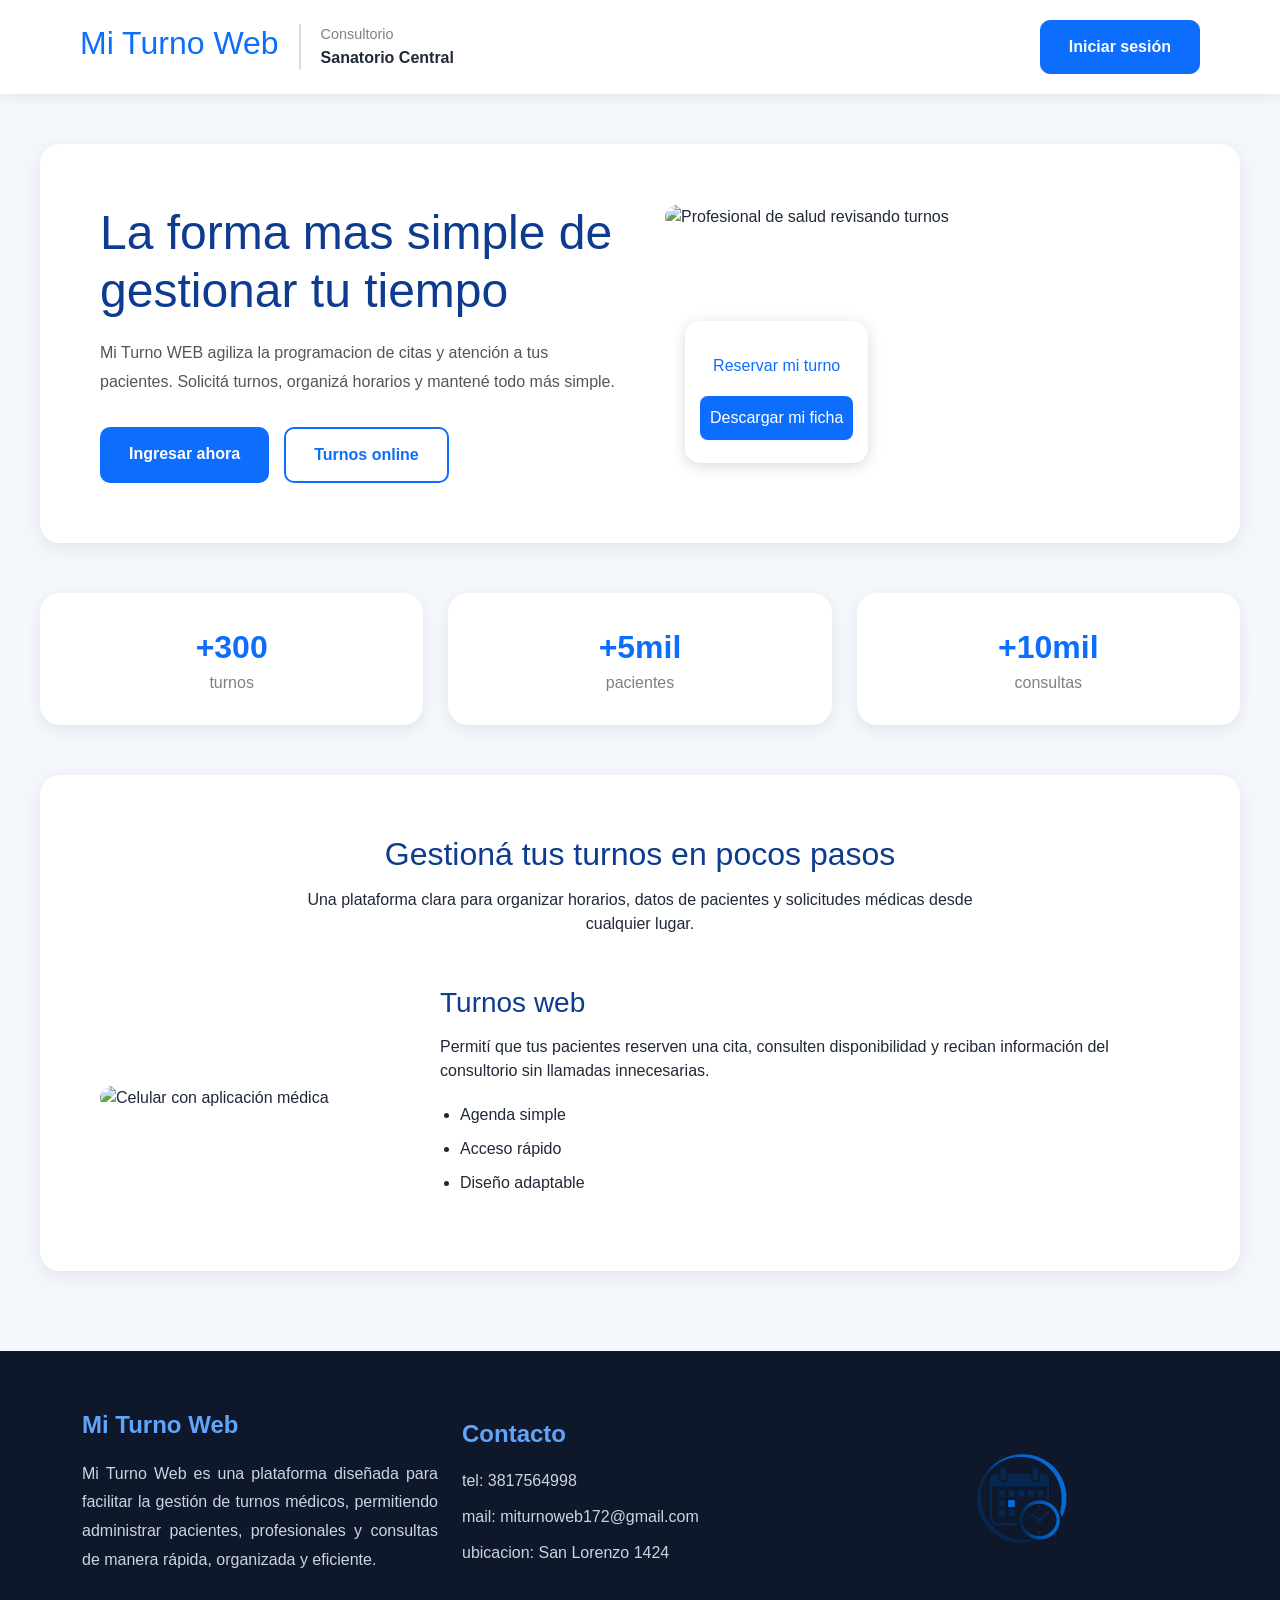
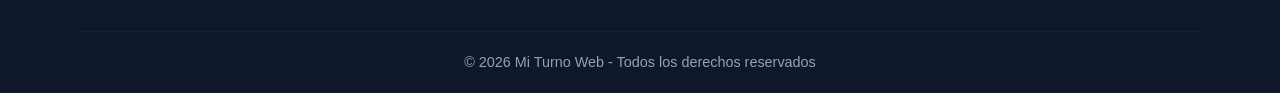
==== Index.html @ 08171652 "Se agrego el modal y se vinculo con el boton" ====
<!doctype html>
<html lang="en">
  <head>
    <meta charset="UTF-8" />
    <meta name="viewport" content="width=device-width, initial-scale=1.0" />
    <link
      href="https://cdn.jsdelivr.net/npm/bootstrap@5.3.8/dist/css/bootstrap.min.css"
      rel="stylesheet"
      integrity="sha384-sRIl4kxILFvY47J16cr9ZwB07vP4J8+LH7qKQnuqkuIAvNWLzeN8tE5YBujZqJLB"
      crossorigin="anonymous"
    />
    <link rel="stylesheet" href="./style/Style.css" />
    <title>Sistema de turnos</title>
  </head>
  <body>
    <header class="header">
      <div class="brand">
        <h1>Mi Turno Web</h1>

        <div class="consultorio">
          <span>Consultorio</span>
          <strong>Sanatorio Central</strong>
        </div>
      </div>

      <button
        class="btn btn-primary"
        data-bs-toggle="modal"
        data-bs-target="#Modal"
      >
        Iniciar sesión
      </button>
    </header>

    <main>
      <section class="hero">
        <div class="hero-text">
          <h2>La forma mas simple de gestionar tu tiempo</h2>
          <p>
            Mi Turno WEB agiliza la programacion de citas y atención a tus
            pacientes. Solicitá turnos, organizá horarios y mantené todo más
            simple.
          </p>

          <div class="actions">
            <a class="btn primary" href="#">Ingresar ahora</a>
            <a class="btn secondary" href="#">Turnos online</a>
          </div>
        </div>

        <div class="hero-image">
          <img
            src="https://images.unsplash.com/photo-1584515933487-779824d29309?auto=format&fit=crop&w=800&q=80"
            alt="Profesional de salud revisando turnos"
          />
          <div class="floating-box">
            <a href="#">Reservar mi turno</a>
            <a class="box-primary" href="#">Descargar mi ficha</a>
          </div>
        </div>
      </section>

      <section class="stats">
        <div>
          <strong>+300</strong>
          <span>turnos</span>
        </div>
        <div>
          <strong>+5mil</strong>
          <span>pacientes</span>
        </div>
        <div>
          <strong>+10mil</strong>
          <span>consultas</span>
        </div>
      </section>

      <section class="info">
        <h2>Gestioná tus turnos en pocos pasos</h2>
        <p>
          Una plataforma clara para organizar horarios, datos de pacientes y
          solicitudes médicas desde cualquier lugar.
        </p>

        <div class="info-content">
          <img
            src="https://images.unsplash.com/photo-1576091160550-2173dba999ef?auto=format&fit=crop&w=500&q=80"
            alt="Celular con aplicación médica"
          />

          <div>
            <h3>Turnos web</h3>
            <p>
              Permití que tus pacientes reserven una cita, consulten
              disponibilidad y reciban información del consultorio sin llamadas
              innecesarias.
            </p>
            <ul>
              <li>Agenda simple</li>
              <li>Acceso rápido</li>
              <li>Diseño adaptable</li>
            </ul>
          </div>
        </div>
      </section>
    </main>
    <footer>
      <footer class="footer-custom">
        <div class="container">
          <div class="row align-items-center gy-4">
            <div class="col-lg-4 col-md-6">
              <h4 class="footer-titulo">Mi Turno Web</h4>
              <p class="footer-texto">
                Mi Turno Web es una plataforma diseñada para facilitar la
                gestión de turnos médicos, permitiendo administrar pacientes,
                profesionales y consultas de manera rápida, organizada y
                eficiente.
              </p>
            </div>

            <div class="col-lg-4 col-md-6">
              <h4 class="footer-titulo">Contacto</h4>

              <ul class="list-unstyled lista-footer">
                <li>tel: 3817564998</li>
                <li>mail: miturnoweb172@gmail.com</li>
                <li>ubicacion: San Lorenzo 1424</li>
              </ul>
            </div>

            <div class="col-lg-4 text-center">
              <img
                src="./img/ChatGPT Image 28 may 2026, 16_40_15.png"
                alt="Logo"
                class="footer-logo"
              />
            </div>
          </div>

          <hr class="footer-linea" />

          <div class="text-center footer-derechos">
            © 2026 Mi Turno Web - Todos los derechos reservados
          </div>
        </div>
      </footer>
    </footer>

    <!-- modal-->
    <div
      class="modal fade"
      id="Modal"
      tabindex="-1"
      aria-labelledby="ModalLabel"
      aria-hidden="true"
    >
      <div class="modal-dialog modal-dialog-centered">
        <div class="modal-content">
          <div class="modal-header">
            <h5 class="modal-title" id="ModalLabel">Iniciar Sesión</h5>

            <button
              type="button"
              class="btn-close"
              data-bs-dismiss="modal"
              aria-label="Close"
            ></button>
          </div>

          <div class="modal-body">
            <form>
              <div class="mb-3">
                <label for="usuario" class="form-label"> Usuario </label>

                <input
                  type="text"
                  class="form-control"
                  id="usuario"
                  required
                  minlength="4"
                  maxlength="16"
                />
              </div>

              <div class="mb-3">
                <label for="contraseña" class="form-label"> Contraseña </label>

                <input
                  type="password"
                  class="form-control"
                  id="contraseña"
                  required
                  minlength="3"
                  maxlength="14"
                />
              </div>

              <button type="button" class="btn btn-primary" id="btnEnviar">
                Enviar
              </button>
            </form>
          </div>

          <div class="modal-footer">
            <button
              type="button"
              class="btn btn-secondary"
              data-bs-dismiss="modal"
            >
              Cerrar
            </button>
          </div>
        </div>
      </div>
    </div>
    <script
      src="https://cdn.jsdelivr.net/npm/bootstrap@5.3.8/dist/js/bootstrap.bundle.min.js"
      integrity="sha384-FKyoEForCGlyvwx9Hj09JcYn3nv7wiPVlz7YYwJrWVcXK/BmnVDxM+D2scQbITxI"
      crossorigin="anonymous"
    ></script>
    <script src="https://cdn.jsdelivr.net/npm/axios/dist/axios.min.js"></script>

    <!-- hacer primero npm install -g json-server, despues npx json-server json/nombredeladb.json  -->
  </body>
</html>
---- style/Style.css ----
* {
  margin: 0;
  padding: 0;
  box-sizing: border-box;
}

body {
  font-family: "Segoe UI", sans-serif;
  background: #f4f7fb;
  color: #1f2937;
}

a {
  text-decoration: none;
}

.header {
  background: white;
  padding: 20px 80px;
  display: flex;
  justify-content: space-between;
  align-items: center;
  box-shadow: 0 2px 15px rgba(0, 0, 0, 0.08);
}

.brand {
  display: flex;
  align-items: center;
  gap: 20px;
}

.brand h1 {
  color: #0d6efd;
  font-size: 2rem;
}

.consultorio {
  border-left: 2px solid #ddd;
  padding-left: 20px;
}

.consultorio span {
  display: block;
  color: gray;
  font-size: 0.9rem;
}

.consultorio strong {
  font-size: 1rem;
}

.login {
  background: #0d6efd;
  color: white;
  padding: 12px 24px;
  border-radius: 10px;
  transition: 0.3s;
}

.login:hover {
  background: #0b5ed7;
}

.hero {
  max-width: 1200px;
  margin: 50px auto;
  padding: 60px;
  background: white;
  border-radius: 20px;
  display: grid;
  grid-template-columns: 1fr 1fr;
  gap: 50px;
  box-shadow: 0 5px 20px rgba(0, 0, 0, 0.08);
}

.hero-text h2 {
  font-size: 3rem;
  color: #0d3b8f;
  margin-bottom: 20px;
}

.hero-text p {
  line-height: 1.8;
  margin-bottom: 30px;
  color: #555;
}

.actions {
  display: flex;
  gap: 15px;
}

.btn {
  padding: 14px 28px;
  border-radius: 10px;
  font-weight: 600;
}

.primary {
  background: #0d6efd;
  color: white;
}

.secondary {
  border: 2px solid #0d6efd;
  color: #0d6efd;
}

.primary:hover,
.secondary:hover {
  transform: translateY(-2px);
}

.hero-image {
  position: relative;
}

.hero-image img {
  width: 100%;
  height: 400px;
  object-fit: cover;
  border-radius: 20px;
}

.floating-box {
  position: absolute;
  bottom: 20px;
  left: 20px;
  background: white;
  padding: 15px;
  border-radius: 15px;
  box-shadow: 0 3px 15px rgba(0, 0, 0, 0.15);
}

.floating-box a {
  display: block;
  margin: 8px 0;
  padding: 10px;
  border-radius: 8px;
  text-align: center;
}

.box-primary {
  background: #0d6efd;
  color: white;
}

.stats {
  max-width: 1200px;
  margin: auto;
  display: flex;
  gap: 25px;
  justify-content: center;
}

.stats div {
  flex: 1;
  background: white;
  padding: 30px;
  border-radius: 20px;
  text-align: center;
  box-shadow: 0 5px 15px rgba(0, 0, 0, 0.08);
}

.stats strong {
  display: block;
  font-size: 2rem;
  color: #0d6efd;
}

.stats span {
  color: gray;
}

.info {
  max-width: 1200px;
  margin: 50px auto;
  padding: 60px;
  background: white;
  border-radius: 20px;
  box-shadow: 0 5px 20px rgba(0, 0, 0, 0.08);
}

.info h2 {
  text-align: center;
  color: #0d3b8f;
  margin-bottom: 15px;
}

.info > p {
  text-align: center;
  max-width: 700px;
  margin: auto;
  margin-bottom: 50px;
}

.info-content {
  display: grid;
  grid-template-columns: 300px 1fr;
  gap: 40px;
  align-items: center;
}

.info-content img {
  width: 100%;
  border-radius: 15px;
}

.info-content h3 {
  margin-bottom: 15px;
  color: #0d3b8f;
}

.info-content ul {
  margin-top: 20px;
  padding-left: 20px;
}

.info-content li {
  margin-bottom: 10px;
}

/* footer */
.footer-custom {
  background: #0f172a;
  color: #ffffff;
  padding: 60px 0 20px;
  margin-top: 80px;
}

.footer-titulo {
  color: #60a5fa;
  font-weight: 700;
  margin-bottom: 20px;
}

.footer-texto {
  color: #cbd5e1;
  line-height: 1.8;
  text-align: justify;
}

.lista-footer li {
  margin-bottom: 12px;
  color: #cbd5e1;
}

.footer-logo {
  width: 140px;
  transition: 0.3s;
}

.footer-logo:hover {
  transform: scale(1.05);
}

.footer-linea {
  margin: 40px 0 20px;
  border-color: rgba(255, 255, 255, 0.15);
}

.footer-derechos {
  color: #94a3b8;
  font-size: 0.9rem;
}

@media (max-width: 900px) {
  .header {
    flex-direction: column;
    gap: 20px;
    padding: 20px;
  }

  .hero {
    grid-template-columns: 1fr;
    padding: 30px;
    margin: 20px;
  }

  .hero-text h2 {
    font-size: 2rem;
  }

  .stats {
    flex-direction: column;
    margin: 20px;
  }

  .info {
    margin: 20px;
    padding: 30px;
  }

  .info-content {
    grid-template-columns: 1fr;
    text-align: center;
  }
}
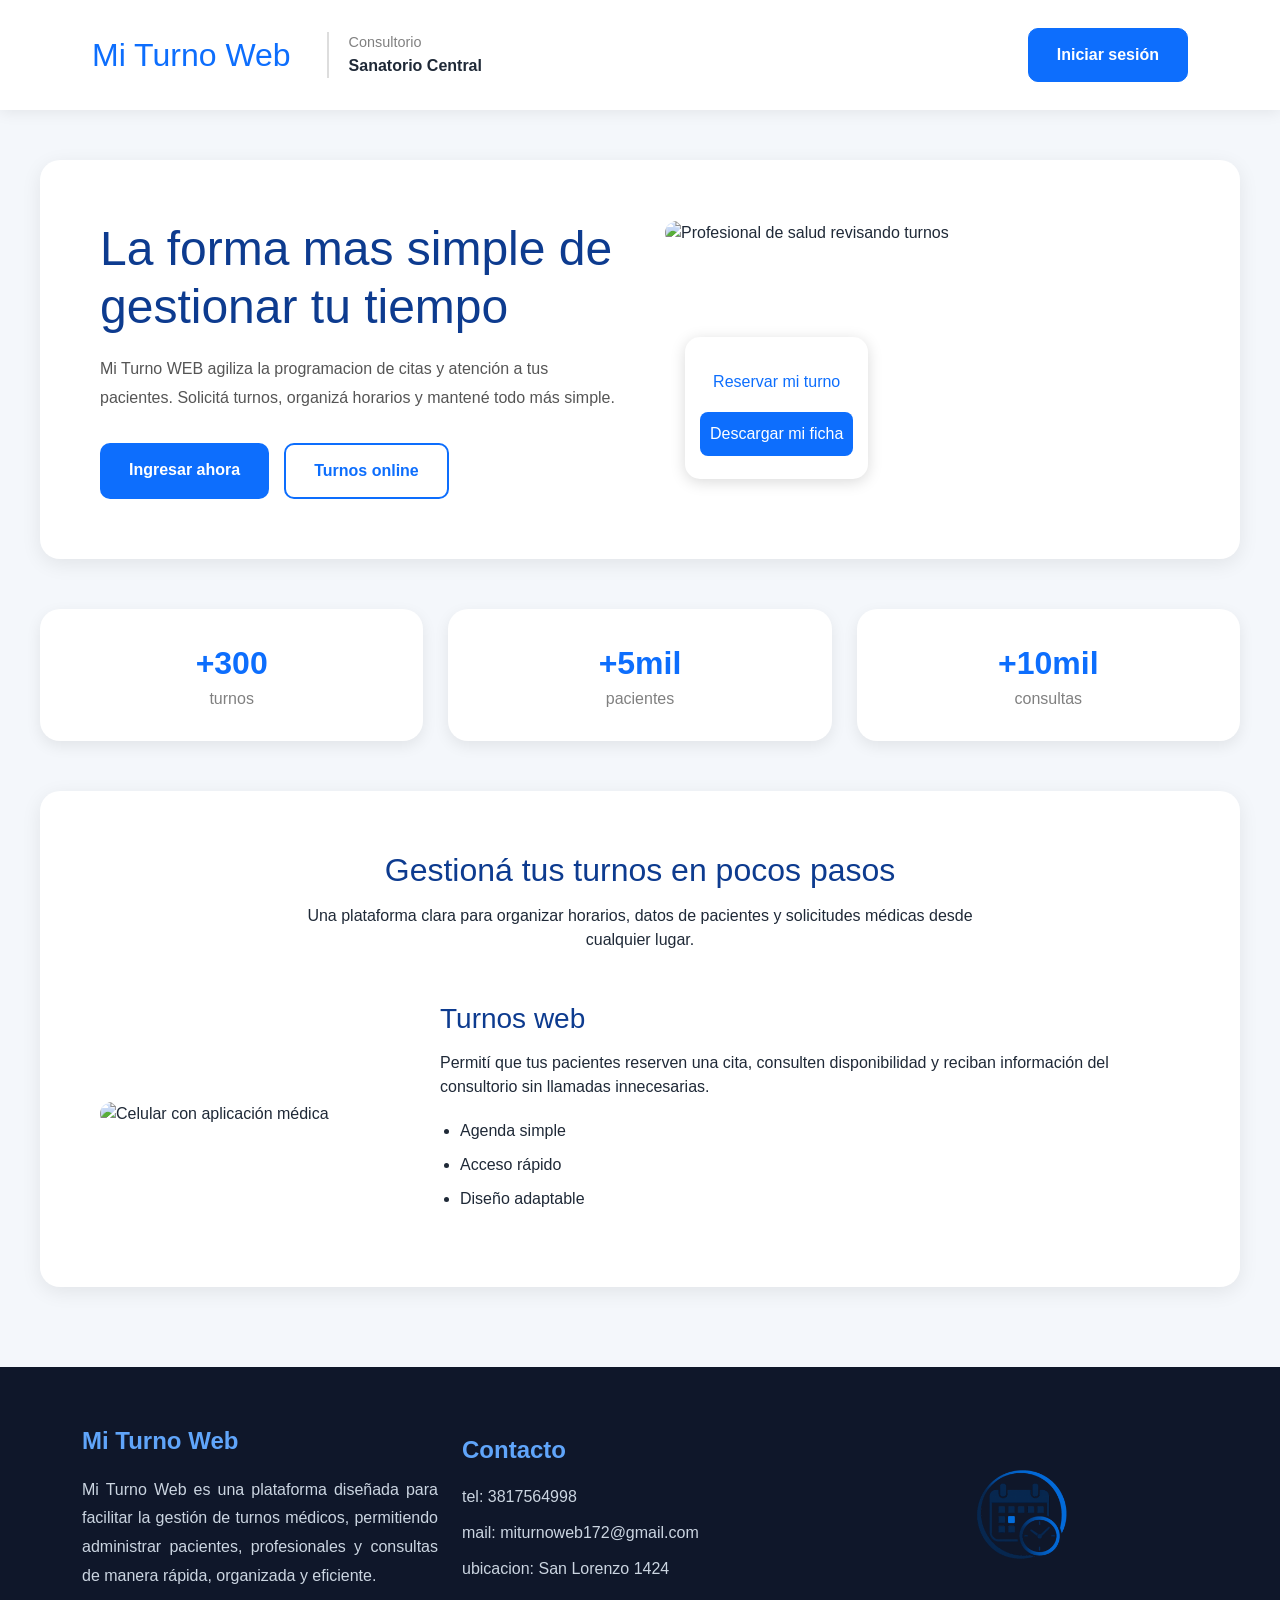
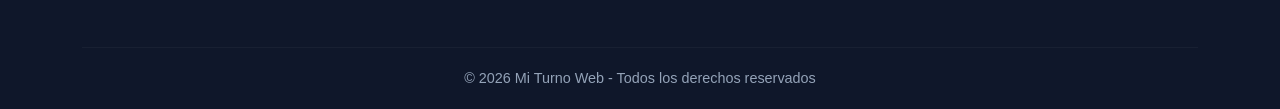
==== commit 4e1646fb: "Se modifico el navbar para agregar el boton hamburguesa y que los items se acomoden" ====
--- a/Index.html
+++ b/Index.html
@@ -14,8 +14,12 @@
   </head>
   <body>
     <header class="header">
-      <div class="brand">
-        <h1>Mi Turno Web</h1>
+  <nav class="navbar navbar-expand-lg w-100">
+
+    <div class="container-fluid">
+
+      <div class="brand d-flex align-items-center">
+        <h1 class="me-3 mb-0">Mi Turno Web</h1>
 
         <div class="consultorio">
           <span>Consultorio</span>
@@ -24,13 +28,40 @@
       </div>
 
       <button
-        class="btn btn-primary"
-        data-bs-toggle="modal"
-        data-bs-target="#Modal"
+        class="navbar-toggler"
+        type="button"
+        data-bs-toggle="collapse"
+        data-bs-target="#navbarNav"
+        aria-controls="navbarNav"
+        aria-expanded="false"
+        aria-label="Toggle navigation"
       >
-        Iniciar sesión
+        <span class="navbar-toggler-icon"></span>
       </button>
-    </header>
+
+      <div
+        class="collapse navbar-collapse justify-content-end"
+        id="navbarNav"
+      >
+        <ul class="navbar-nav align-items-center">
+
+          <li class="nav-item">
+            <button
+              class="btn btn-primary"
+              data-bs-toggle="modal"
+              data-bs-target="#Modal"
+            >
+              Iniciar sesión
+            </button>
+          </li>
+
+        </ul>
+      </div>
+
+    </div>
+
+  </nav>
+</header>
 
     <main>
       <section class="hero">
@@ -213,6 +244,7 @@
         </div>
       </div>
     </div>
+    <script src="./js/Index.js"></script>
     <script
       src="https://cdn.jsdelivr.net/npm/bootstrap@5.3.8/dist/js/bootstrap.bundle.min.js"
       integrity="sha384-FKyoEForCGlyvwx9Hj09JcYn3nv7wiPVlz7YYwJrWVcXK/BmnVDxM+D2scQbITxI"
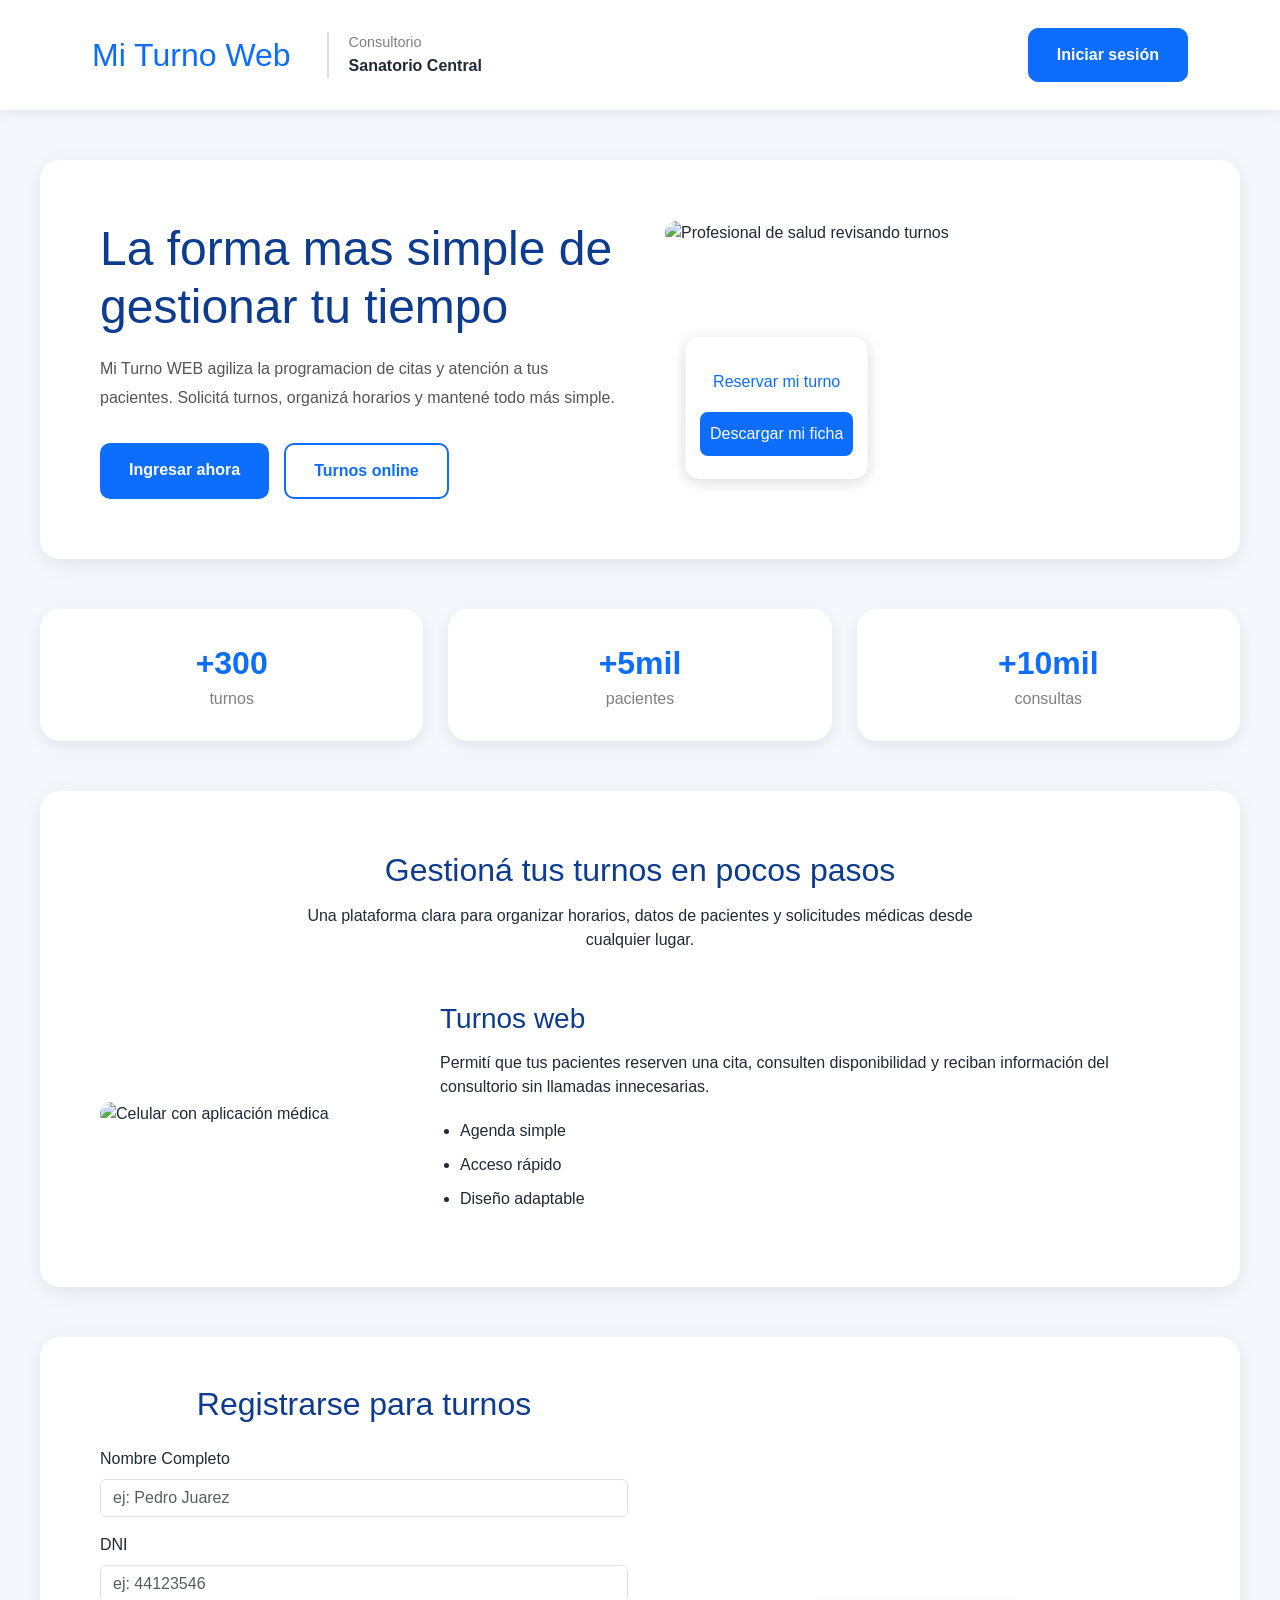
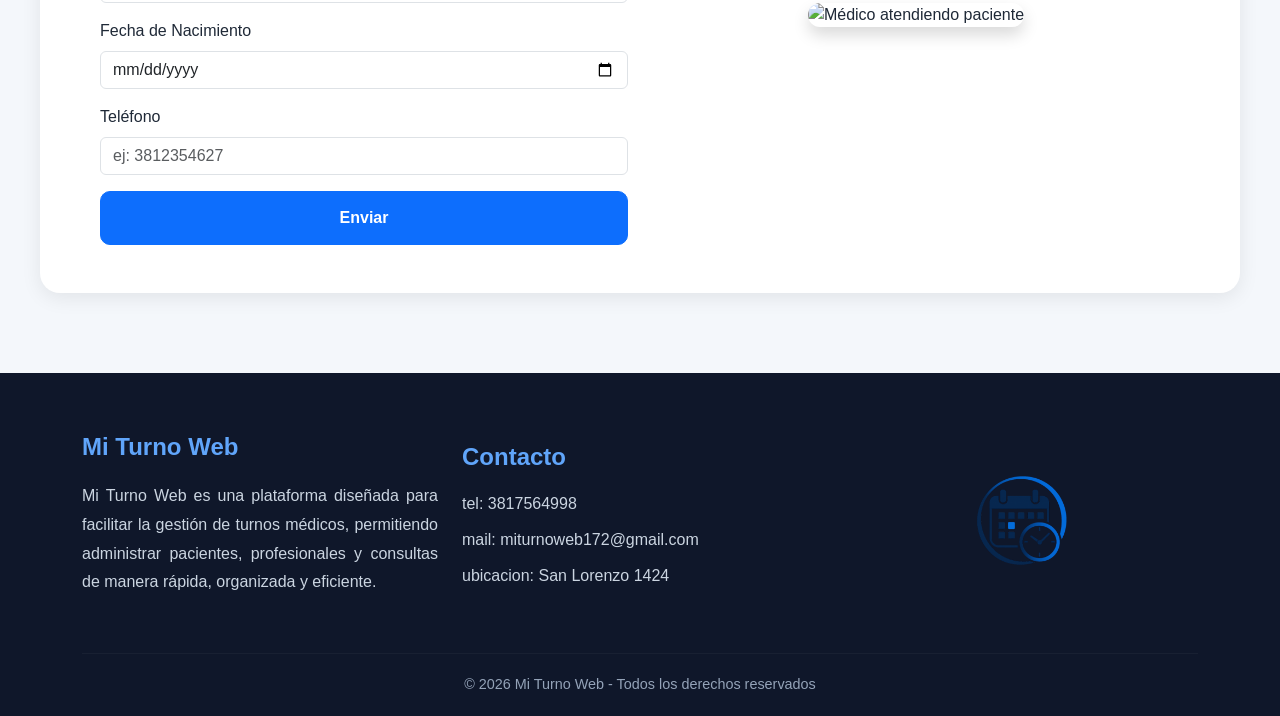
==== commit ff439238: "Se agrego el formulario al inicio para que los pacientes se registren" ====
--- a/Index.html
+++ b/Index.html
@@ -14,54 +14,48 @@
   </head>
   <body>
     <header class="header">
-  <nav class="navbar navbar-expand-lg w-100">
-
-    <div class="container-fluid">
-
-      <div class="brand d-flex align-items-center">
-        <h1 class="me-3 mb-0">Mi Turno Web</h1>
-
-        <div class="consultorio">
-          <span>Consultorio</span>
-          <strong>Sanatorio Central</strong>
-        </div>
-      </div>
-
-      <button
-        class="navbar-toggler"
-        type="button"
-        data-bs-toggle="collapse"
-        data-bs-target="#navbarNav"
-        aria-controls="navbarNav"
-        aria-expanded="false"
-        aria-label="Toggle navigation"
-      >
-        <span class="navbar-toggler-icon"></span>
-      </button>
-
-      <div
-        class="collapse navbar-collapse justify-content-end"
-        id="navbarNav"
-      >
-        <ul class="navbar-nav align-items-center">
-
-          <li class="nav-item">
-            <button
-              class="btn btn-primary"
-              data-bs-toggle="modal"
-              data-bs-target="#Modal"
-            >
-              Iniciar sesión
-            </button>
-          </li>
-
-        </ul>
-      </div>
-
-    </div>
-
-  </nav>
-</header>
+      <nav class="navbar navbar-expand-lg w-100">
+        <div class="container-fluid">
+          <div class="brand d-flex align-items-center">
+            <h1 class="me-3 mb-0">Mi Turno Web</h1>
+
+            <div class="consultorio">
+              <span>Consultorio</span>
+              <strong>Sanatorio Central</strong>
+            </div>
+          </div>
+
+          <button
+            class="navbar-toggler"
+            type="button"
+            data-bs-toggle="collapse"
+            data-bs-target="#navbarNav"
+            aria-controls="navbarNav"
+            aria-expanded="false"
+            aria-label="Toggle navigation"
+          >
+            <span class="navbar-toggler-icon"></span>
+          </button>
+
+          <div
+            class="collapse navbar-collapse justify-content-end"
+            id="navbarNav"
+          >
+            <ul class="navbar-nav align-items-center" id="ulnav">
+              <li class="nav-item">
+                <button
+                  class="btn btn-primary"
+                  data-bs-toggle="modal"
+                  data-bs-target="#Modal"
+                >
+                  Iniciar sesión
+                </button>
+              </li>
+            </ul>
+          </div>
+        </div>
+      </nav>
+    </header>
 
     <main>
       <section class="hero">
@@ -131,6 +125,74 @@
               <li>Acceso rápido</li>
               <li>Diseño adaptable</li>
             </ul>
+          </div>
+        </div>
+      </section>
+
+      <section class="container info py-5">
+        <div class="row align-items-center">
+          <div class="col-lg-6">
+            <h2 class="mb-4">Registrarse para turnos</h2>
+
+            <form >
+              <div class="mb-3">
+                <label for="Nombre" class="form-label">Nombre Completo</label>
+                <input
+                  type="text"
+                  class="form-control"
+                  id="Nombre"
+                  placeholder="ej: Pedro Juarez"
+                  required
+                  minlength="5"
+                  maxlength="100"
+                />
+              </div>
+
+              <div class="mb-3">
+                <label for="DNI" class="form-label">DNI</label>
+                <input
+                  type="text"
+                  class="form-control"
+                  id="DNI"
+                  required
+                  minlength="8"
+                  maxlength="8"
+                  placeholder="ej: 44123546"
+                />
+              </div>
+
+              <div class="mb-3">
+                <label for="Fecha" class="form-label">
+                  Fecha de Nacimiento
+                </label>
+                <input type="date" class="form-control" id="Fecha" required />
+              </div>
+
+              <div class="mb-3">
+                <label for="telefono" class="form-label">Teléfono</label>
+                <input
+                  type="text"
+                  class="form-control"
+                  id="telefono"
+                  required
+                  minlength="10"
+                  maxlength="10"
+                  placeholder="ej: 3812354627"
+                />
+              </div>
+
+              <button type="button" class="w-100 btn btn-primary">
+                Enviar
+              </button>
+            </form>
+          </div>
+
+          <div class="col-lg-6 text-center d-none d-lg-block">
+            <img
+              src="https://images.pexels.com/photos/6129502/pexels-photo-6129502.jpeg"
+              class="img-fluid rounded-4 shadow"
+              alt="Médico atendiendo paciente"
+            />
           </div>
         </div>
       </section>
--- a/style/Style.css
+++ b/style/Style.css
@@ -264,6 +264,15 @@
   font-size: 0.9rem;
 }
 
+img {
+  max-width: 100%;
+  height: auto;
+}
+
+body {
+  overflow-x: hidden;
+}
+
 @media (max-width: 900px) {
   .header {
     flex-direction: column;
@@ -286,9 +295,10 @@
     margin: 20px;
   }
 
-  .info {
-    margin: 20px;
-    padding: 30px;
+ .info {
+    margin: 10px;
+    padding: 15px;
+    max-width: 100%;
   }
 
   .info-content {
